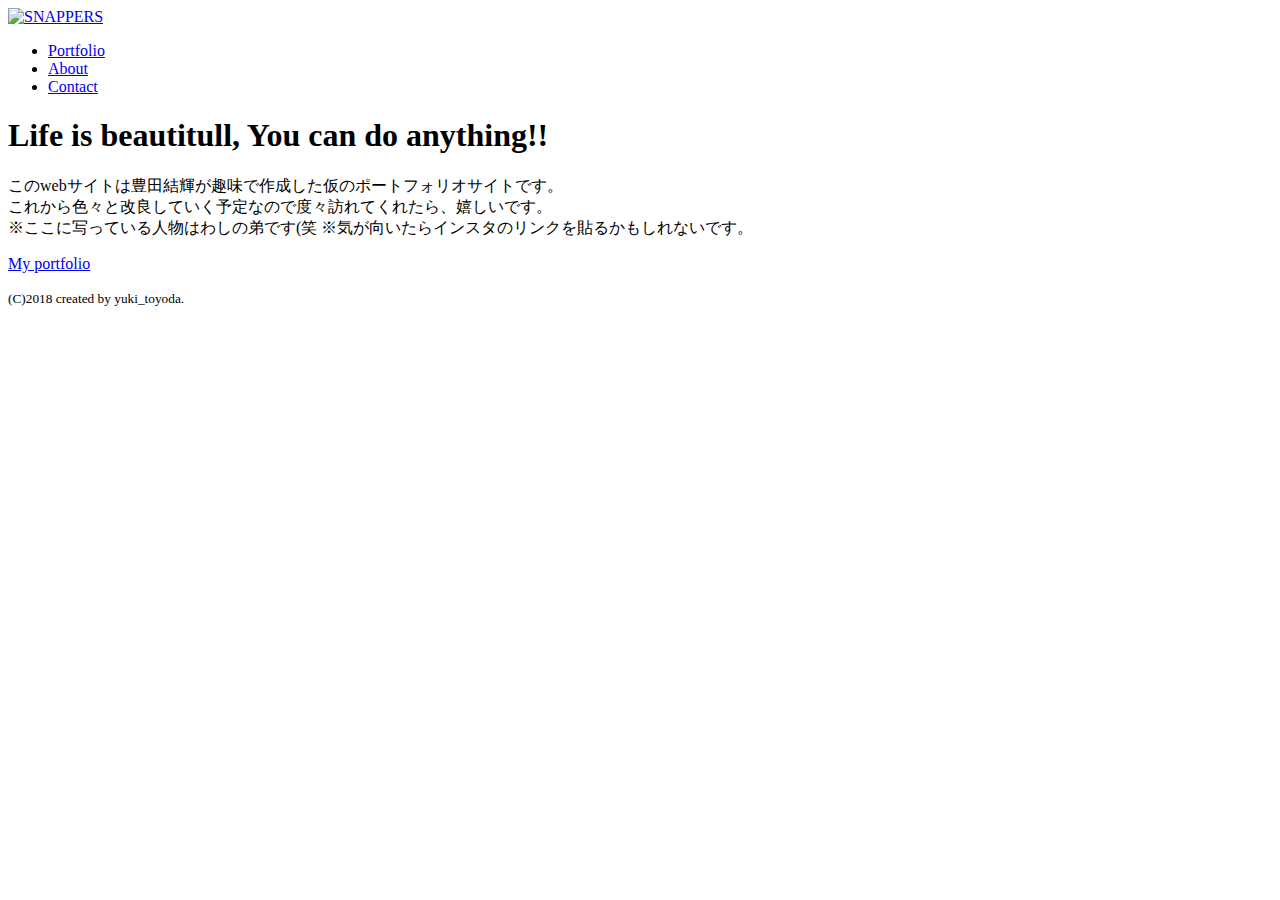
==== index.html @ a3144483 "Create index.html" ====
<!DOCTYPE html>
<html>
  <head>
    <meta charset="utf-8">
    <title>toyo design lab Official Website</title>
  </head>
  <link rel="stylesheet" href="css/style.css">
  <link href="https://fonts.googleapis.com/css?family=Bitter:400,700" rel="stylesheet">
  <body id="index">

    <!-- headerの始まり -->
    <header>
      <div class="logo">
      <a href="index.html"><img src="images/logo-b.png" alt="SNAPPERS"></a>
      </div>

      <nav>
        <ul class="global-nav">
          <li><a href="portfolio.html">Portfolio</a></li>
          <li><a href="about.html">About</a></li>
          <li><a href="contact.html">Contact</a></li>
        </ul>
      </nav>
    </header>

    <!-- wrapの始まり-->
    <div id="wrap">
      <div class="content">
        <h1>Life is beautitull, You can do anything!!</h1>
        <p>このwebサイトは豊田結輝が趣味で作成した仮のポートフォリオサイトです。
          <br>これから色々と改良していく予定なので度々訪れてくれたら、嬉しいです。<br>
        ※ここに写っている人物はわしの弟です(笑
        ※気が向いたらインスタのリンクを貼るかもしれないです。</p>
          <p class="btn"><a href="portfolio.html">My portfolio</a></p>
      </div>
    </div>

    <!-- footerの始まり -->
    <footer>
      <small>(C)2018 created by yuki_toyoda.</small>
    </footer>
  </body>
</html>
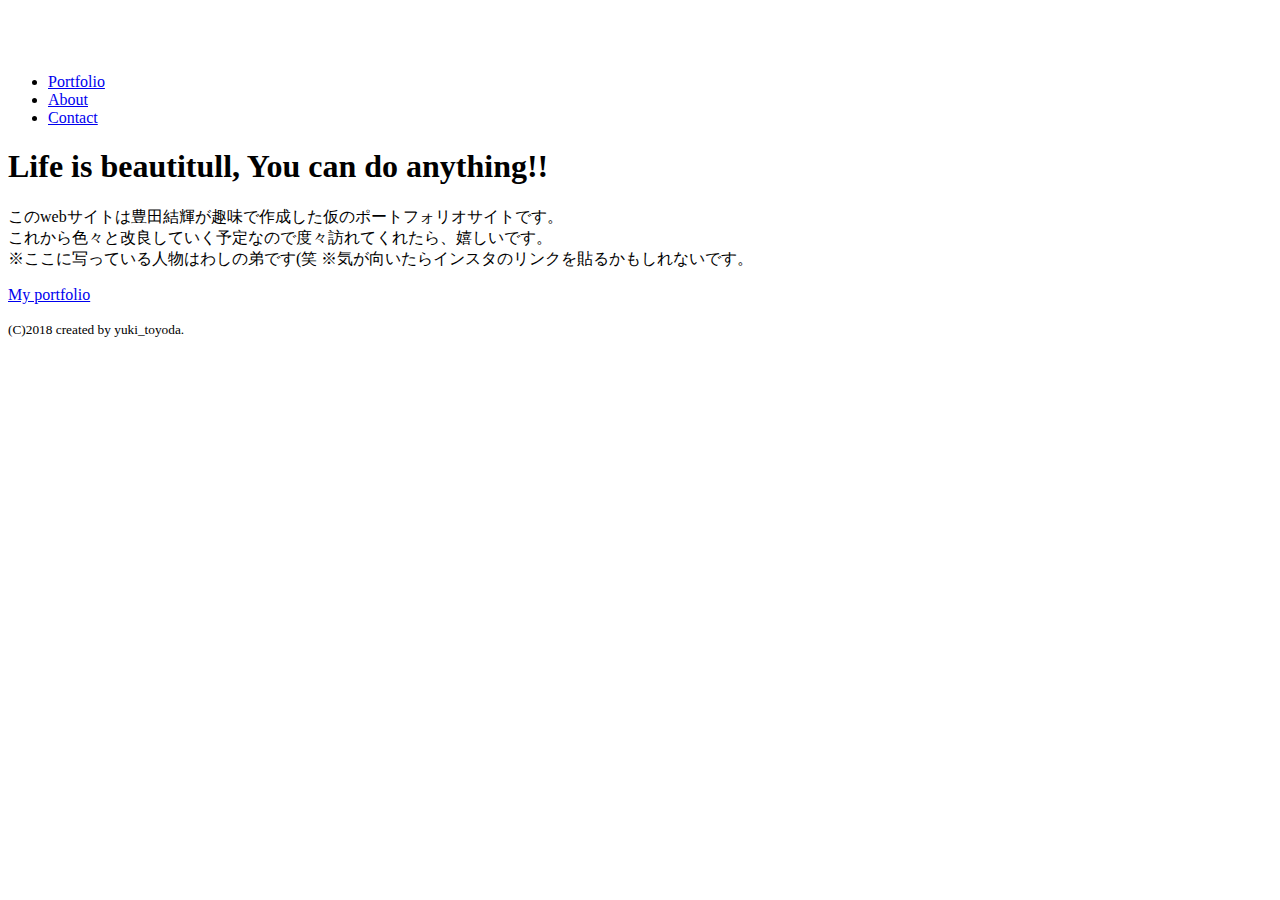
==== commit f4d7fcb3: "Update index.html" ====
--- a/index.html
+++ b/index.html
@@ -4,14 +4,14 @@
     <meta charset="utf-8">
     <title>toyo design lab Official Website</title>
   </head>
-  <link rel="stylesheet" href="css/style.css">
+  <link rel="stylesheet" href="style.css">
   <link href="https://fonts.googleapis.com/css?family=Bitter:400,700" rel="stylesheet">
   <body id="index">
 
     <!-- headerの始まり -->
     <header>
       <div class="logo">
-      <a href="index.html"><img src="images/logo-b.png" alt="SNAPPERS"></a>
+      <a href="index.html"><img src="logo-b.png" alt="SNAPPERS"></a>
       </div>
 
       <nav>
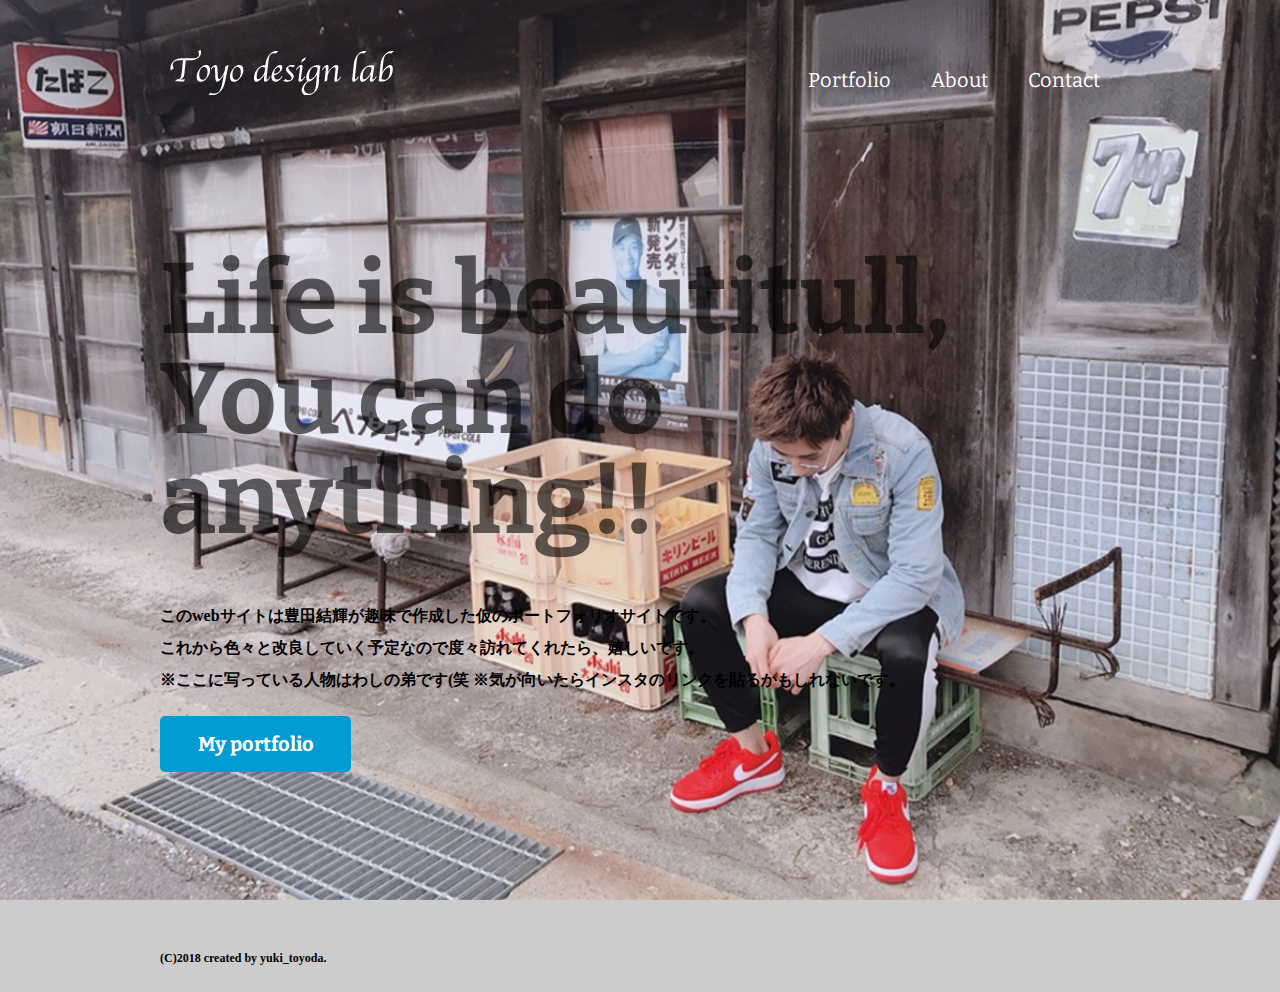
==== commit 5a41894a: "Add files via upload" ====
--- a/index.html
+++ b/index.html
@@ -4,14 +4,14 @@
     <meta charset="utf-8">
     <title>toyo design lab Official Website</title>
   </head>
-  <link rel="stylesheet" href="style.css">
+  <link rel="stylesheet" href="css/style.css">
   <link href="https://fonts.googleapis.com/css?family=Bitter:400,700" rel="stylesheet">
   <body id="index">
 
     <!-- headerの始まり -->
     <header>
       <div class="logo">
-      <a href="index.html"><img src="logo-b.png" alt="SNAPPERS"></a>
+      <a href="index.html"><img src="images/logo-b.png" alt="SNAPPERS"></a>
       </div>
 
       <nav>
--- a/css/style.css
+++ b/css/style.css
@@ -0,0 +1,412 @@
+@charset "utf-8";
+
+body {
+  margin: 0;
+  padding:0;
+  background-color:#cccccc;
+  color:#333333;
+  font-size: 15px;
+  line-height: 2;
+}
+
+p,h1,h2,h3,h4,h5,h6 {
+  margin-top: 0;
+}
+
+img {
+  vertical-align: bottom;
+}
+
+ul {
+  margin: 0;
+  padding: 0;
+}
+
+a {
+  color: #ffffff;
+  text-decoration: none;
+}
+
+header {
+  width: 960px;
+  height: 100px;
+  margin: 0 auto;
+}
+
+.logo {
+  float: left;
+  margin-top: 50px;
+}
+
+.global-nav {
+  float:right;
+  margin-top: 60px;
+}
+
+.global-nav li {
+  float: left;
+  margin:0 20px;
+  font-size:20px;
+  list-style: none;
+  font-family: 'Bitter', serif;
+}
+
+.global-nav li a {
+  position: relative;
+  display: inline-block;
+  text-decoration: none;
+}
+.global-nav li a::after {
+  position: absolute;
+  bottom: -4px;
+  left: 0;
+  content: '';
+  width: 100%;
+  height: 2px;
+  background: #ffffff;
+  transform: scale(0, 1);
+  transform-origin: center top;
+  transition: transform .3s;
+}
+.global-nav li a:hover::after {
+  transform: scale(1, 1);
+}
+
+#wrap {
+  clear: both;
+  background-color: #ffffff;
+  margin-top: 220px;
+  padding: 35px 0;
+}
+
+.content {
+  width: 960px;
+  margin: 0 auto;
+}
+
+footer {
+  text-align: center;
+  color: black;
+  font-weight: bold;
+  padding: 20px 0;
+  background-color: #767671;
+}
+
+footer small {
+  font-size: 12px;
+}
+
+#index h1 {
+  font-size: 100px;
+  line-height: 1;
+  color: black;
+  opacity: 0.6;
+  font-family: 'Bitter', serif;
+  margin-bottom: 50px;
+  border: none;
+}
+
+#index .content {
+  margin-top: 150px;
+}
+
+#index p {
+  font-size: 16px;
+  color: black;
+  font-weight: bold;
+}
+
+.btn a {
+  background-color: #009cd3;
+  color: #ffffff;
+  font-size: 20px;
+  font-family: 'Bitter', serif;
+  width: 185px;
+  display: block;
+  text-align:center;
+  line-height: 50px;
+  margin-top: 20px;
+  border-radius: 5px;
+  border: 3px solid #009cd3;
+}
+
+.btn a:hover {
+  text-decoration: none;
+  background-color: #ffffff;
+  color: #009cd3;
+}
+
+#index footer {
+  width: 960px;
+  margin: 150px auto 0 auto;
+  text-align: left;
+  background-color: transparent;
+}
+
+#index {
+  background-image: url(../images/bg-index1.jpg);
+  background-repeat: no-repeat;
+  background-position: center center;
+  background-attachment: fixed;
+  background-size: cover;
+}
+
+#about {
+  background-image: url(../images/bg-about.jpg);
+  background-repeat: no-repeat;
+  background-position: center top;
+  background-attachment: fixed;
+  background-size: 100% auto;
+}
+
+#photograph {
+  background-image: url(../images/bg-photograph.jpg);
+  background-repeat: no-repeat;
+  background-position: center top;
+  background-attachment: fixed;
+  background-size: 100% auto;
+}
+
+#portfolio {
+  background-image: url(../images/bg-portfolio.jpg);
+  background-repeat: no-repeat;
+  background-position: center top;
+  background-attachment: fixed;
+  background-size: 100% auto;
+}
+
+#video {
+  background-image: url(../images/bg-video.jpg);
+  background-repeat: no-repeat;
+  background-position: center top;
+  background-attachment: fixed;
+  background-size: 100% auto;
+}
+
+#contact {
+  background-image: url(../images/bg-contact.jpg);
+  background-repeat: no-repeat;
+  background-position: center top;
+  background-attachment: fixed;
+  background-size: 100% auto;
+}
+
+.main-center {
+  width: 940px;
+  margin: 0 auto;
+}
+
+h1 {
+  font-family: 'Bitter' , serif;
+  font-size: 36px;
+  border-bottom: 1px solid #cccccc;
+}
+
+h2 {
+  font-family: 'Bitter' , serif;
+  font-size: 24px;
+}
+
+.icon:before {
+  content: "";
+  padding-right: 10px;
+  border-left: 7px solid #9cd4a4;
+}
+
+#about .profile-txt {
+  width: 540px;
+  float:left;
+}
+
+#about .profile-txt span {
+  font-weight: bold;
+}
+
+#about .profile-image {
+  float:right;
+}
+
+.clearfix:after {
+  content: "";
+  display: block;
+  clear:both;
+}
+
+section {
+  margin-bottom: 35px;
+}
+
+#about .career th {
+  width: 240px;
+  background-color: #f0f0f0;
+  padding: 12px 0;
+  border: 1px solid #cccccc;
+}
+
+#about .career td {
+  width: 660px;
+  padding: 12px 0 12px 40px;
+  border: 1px solid #cccccc;
+}
+
+table {
+  border-spacing: 0;
+  border-collapse: collapse;
+}
+
+#index #wrap {
+  background-color: transparent;
+  margin-top: 0;
+  padding: 0;
+}
+
+.main {
+  width: 700px;
+  margin: 0 10px;
+  float: left;
+}
+
+.sidebar {
+  width: 200px;
+  margin: 0 10px 0 30px;
+  float: right;
+  font-family: 'Bitter', serif;
+}
+
+a img:hover {
+  opacity: 0.8;
+}
+
+.sidebar h2 {
+  margin-bottom: 10px;
+}
+
+.sidebar ul {
+  font-size: 16px;
+  margin-left: 20px;
+}
+
+.sidebar ul a {
+  color: #333333;
+}
+
+#photograph .photograph-list li {
+  float: left;
+  list-style: none;
+  margin: 0 20px 15px 0;
+}
+
+#photograph .photograph-list li:nth-child(3n){
+  margin-right: 0;
+}
+
+#contact .access table {
+  float: left;
+}
+
+#contact .access th,
+#contact .access td {
+  text-align: left;
+  vertical-align: top;
+  line-height: 2.5;
+}
+
+#contact .access td {
+  padding-right: 30px;
+}
+
+#contact .access iframe {
+  width: 460px;
+  float: right;
+}
+
+#contact .form {
+  background-color: #eaeaea;
+  padding: 30px 50px;
+}
+
+#contact .form dl dt {
+  width: 165px;
+  padding: 10px 0;
+  float: left;
+  clear: both;
+}
+
+#contact .form dl dd {
+  padding: 10px 0;
+}
+
+#contact .form .name {
+  width: 240px;
+  height: 30px;
+}
+
+#contact .form .email {
+  width: 300px;
+  height: 30px;
+}
+
+#contact .form .tel {
+  width: 240px;
+  height: 30px;
+}
+
+#contact .form .type {
+  width: 180px;
+  height: 30px;
+}
+
+#contact .form .message {
+  width: 660px;
+  height: 150px;
+}
+
+#contact .form button {
+  background-color: #009cd3;
+  color: #ffffff;
+  font-size: 20px;
+  width: 120px;
+  display: block;
+  text-align:center;
+  line-height: 50px;
+  border-radius: 5px;
+  border: 3px solid #009cd3;
+  margin-left: 165px;
+}
+
+#contact .form button:hover {
+  background-color: #ffffff;
+  color: #009cd3;
+  cursor: pointer;
+}
+
+#contact .form .required:after {
+  content: " * ";
+  color: red;
+}
+
+#contact .form .attention {
+  margin: 20px 0 0 165px;
+}
+/* ここ以下はお試しでやったので消したもいいよ */
+#portfolio #wrap a, #video #wrap a, #photograph #wrap a {
+  position: relative;
+  display: inline-block;
+  text-decoration: none;
+}
+#portfolio #wrap a::after, #video #wrap a::after,#photograph #wrap a::after {
+  position: absolute;
+  bottom: -4px;
+  left: 0;
+  content: '';
+  width: 100%;
+  height: 2px;
+  background: #333333;
+  transform: scale(0, 1);
+  transform-origin: center top;
+  transition: transform .3s;
+}
+#portfolio #wrap a:hover::after, #video #wrap a:hover::after,#photograph #wrap a:hover::after {
+  transform: scale(1, 1);
+}
+/* ここより上はお試しでやったので消したもいいよ */
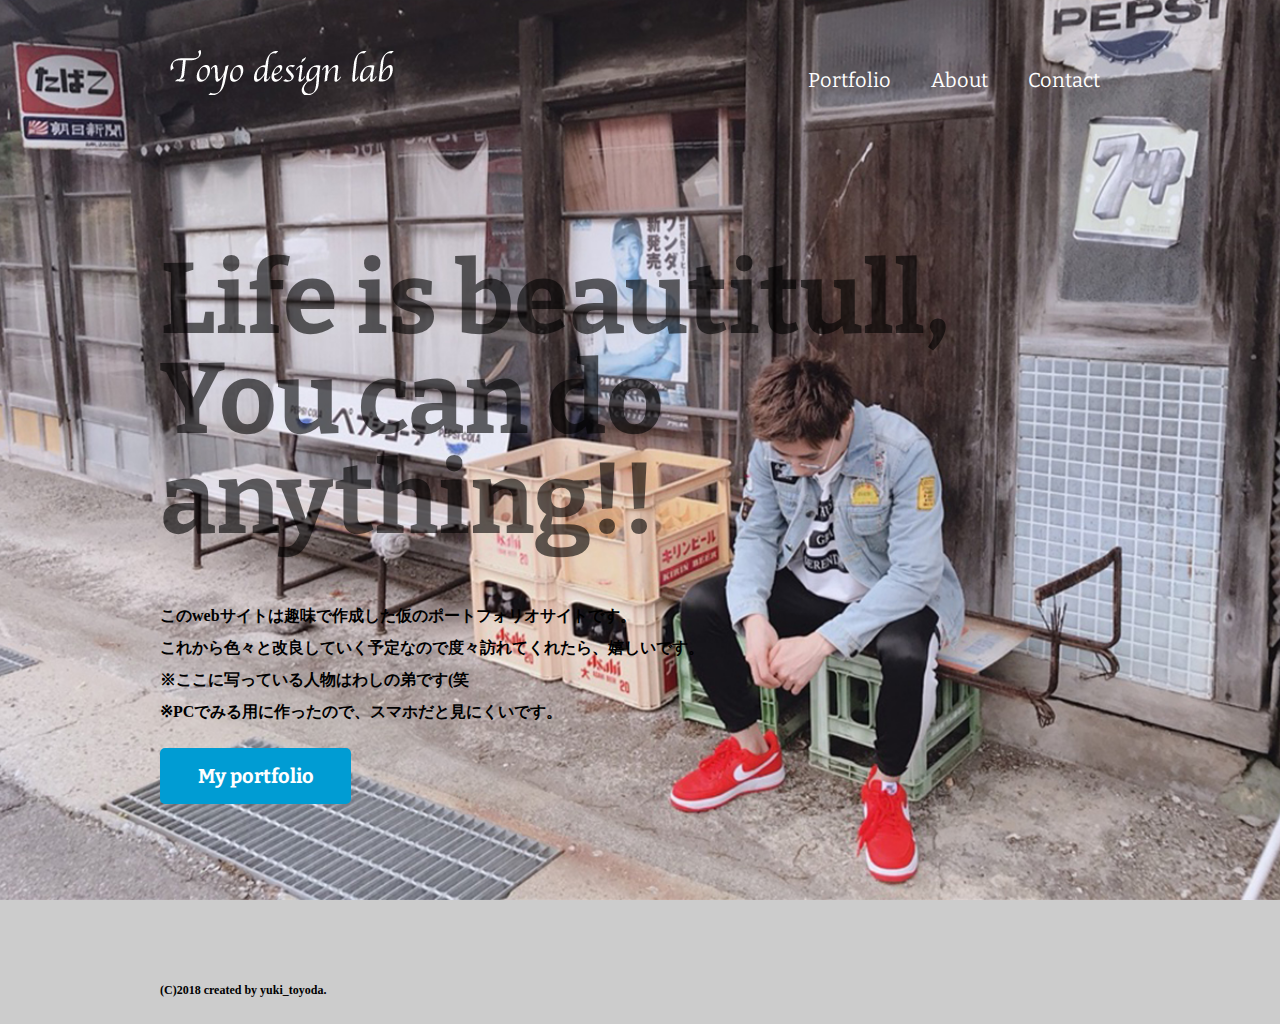
==== commit 3a499a3b: "Update index.html" ====
--- a/index.html
+++ b/index.html
@@ -27,10 +27,10 @@
     <div id="wrap">
       <div class="content">
         <h1>Life is beautitull, You can do anything!!</h1>
-        <p>このwebサイトは豊田結輝が趣味で作成した仮のポートフォリオサイトです。
+        <p>このwebサイトは趣味で作成した仮のポートフォリオサイトです。
           <br>これから色々と改良していく予定なので度々訪れてくれたら、嬉しいです。<br>
-        ※ここに写っている人物はわしの弟です(笑
-        ※気が向いたらインスタのリンクを貼るかもしれないです。</p>
+        ※ここに写っている人物はわしの弟です(笑<br>
+        ※PCでみる用に作ったので、スマホだと見にくいです。</p>
           <p class="btn"><a href="portfolio.html">My portfolio</a></p>
       </div>
     </div>
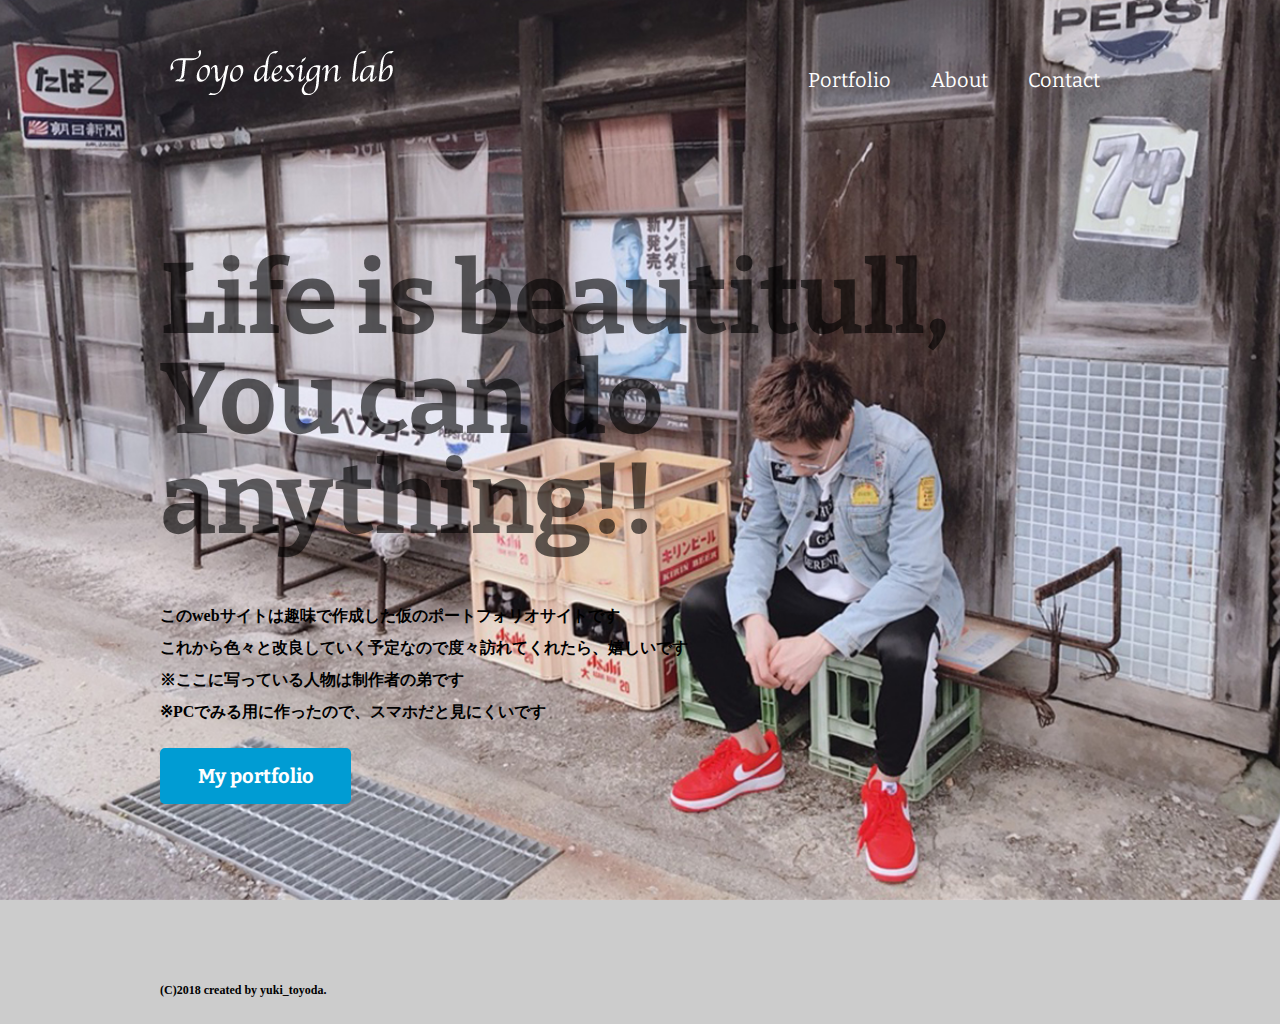
==== commit b78e27d7: "Update index.html" ====
--- a/index.html
+++ b/index.html
@@ -27,10 +27,10 @@
     <div id="wrap">
       <div class="content">
         <h1>Life is beautitull, You can do anything!!</h1>
-        <p>このwebサイトは趣味で作成した仮のポートフォリオサイトです。
-          <br>これから色々と改良していく予定なので度々訪れてくれたら、嬉しいです。<br>
-        ※ここに写っている人物はわしの弟です(笑<br>
-        ※PCでみる用に作ったので、スマホだと見にくいです。</p>
+        <p>このwebサイトは趣味で作成した仮のポートフォリオサイトです
+          <br>これから色々と改良していく予定なので度々訪れてくれたら、嬉しいです<br>
+        ※ここに写っている人物は制作者の弟です<br>
+        ※PCでみる用に作ったので、スマホだと見にくいです</p>
           <p class="btn"><a href="portfolio.html">My portfolio</a></p>
       </div>
     </div>
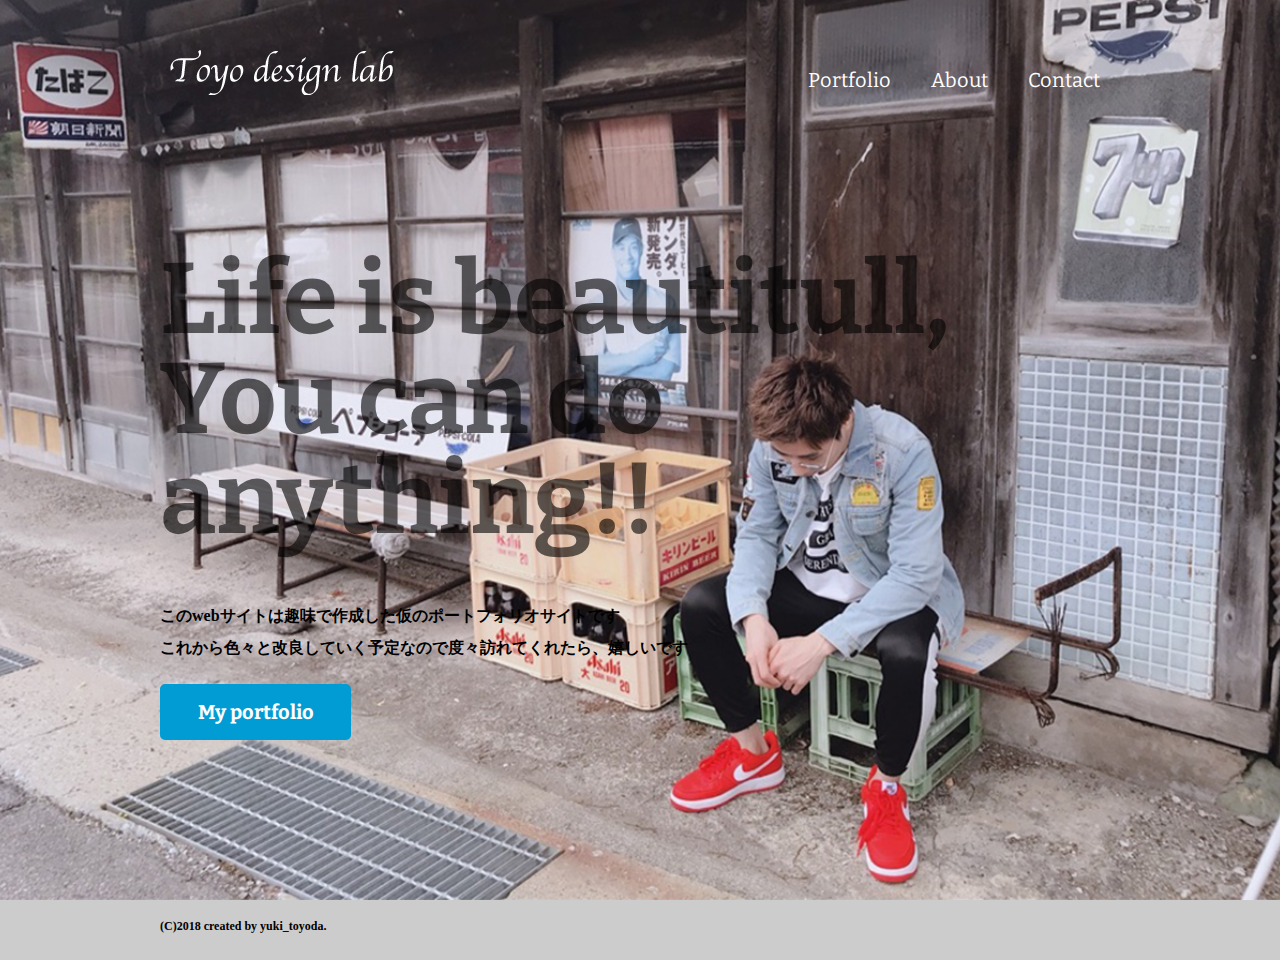
==== commit 21051d2f: "Update index.html" ====
--- a/index.html
+++ b/index.html
@@ -2,6 +2,7 @@
 <html>
   <head>
     <meta charset="utf-8">
+    <meta name="viewport" content="width=device-width, initial-scale=1">
     <title>toyo design lab Official Website</title>
   </head>
   <link rel="stylesheet" href="css/style.css">
@@ -28,9 +29,8 @@
       <div class="content">
         <h1>Life is beautitull, You can do anything!!</h1>
         <p>このwebサイトは趣味で作成した仮のポートフォリオサイトです
-          <br>これから色々と改良していく予定なので度々訪れてくれたら、嬉しいです<br>
-        ※ここに写っている人物は制作者の弟です<br>
-        ※PCでみる用に作ったので、スマホだと見にくいです</p>
+          <br>これから色々と改良していく予定なので度々訪れてくれたら、嬉しいです
+        </p>
           <p class="btn"><a href="portfolio.html">My portfolio</a></p>
       </div>
     </div>
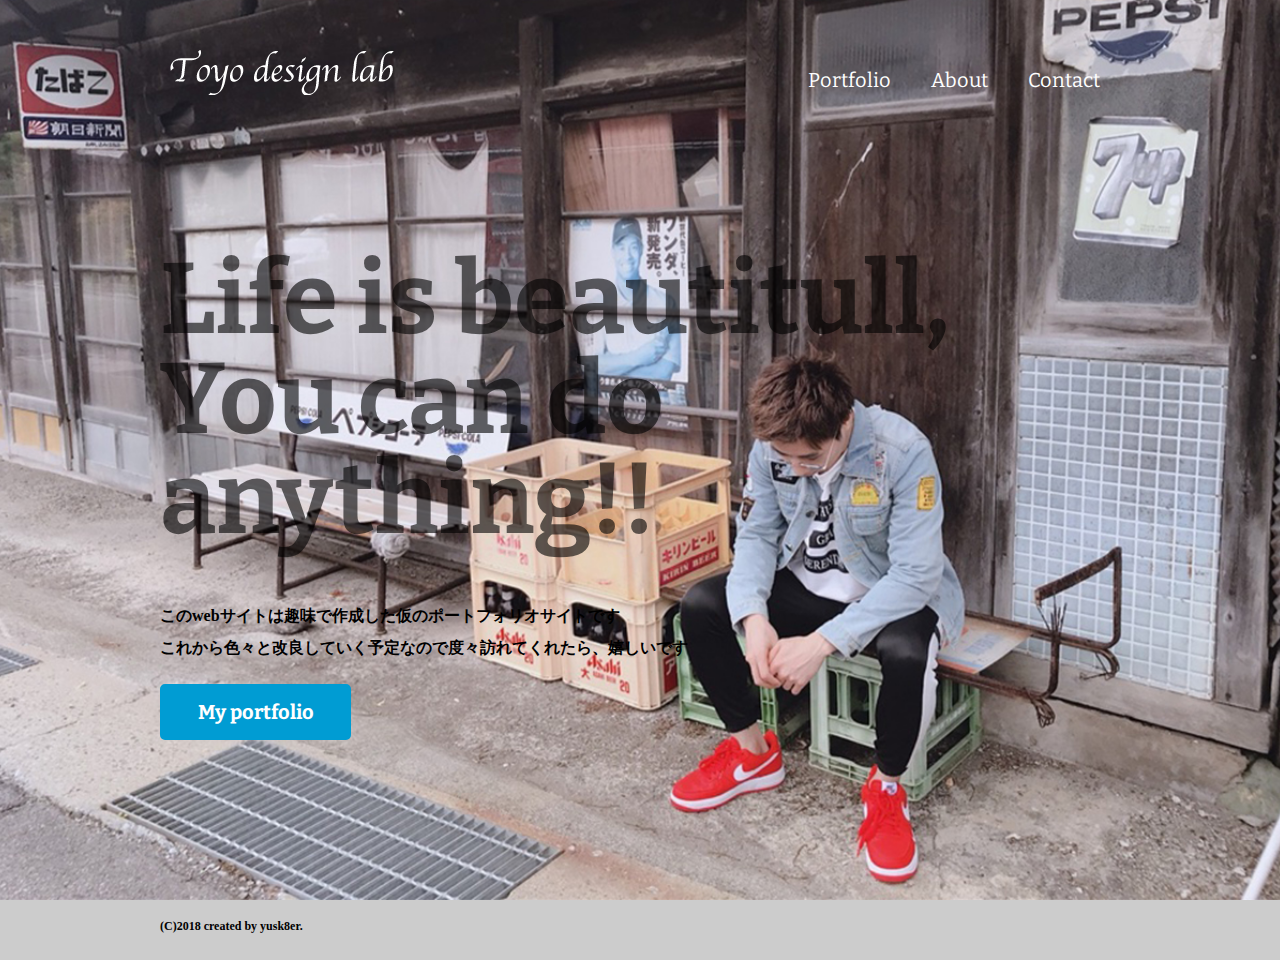
==== commit 08bd8b27: "Update index.html" ====
--- a/index.html
+++ b/index.html
@@ -37,7 +37,7 @@
 
     <!-- footerの始まり -->
     <footer>
-      <small>(C)2018 created by yuki_toyoda.</small>
+      <small>(C)2018 created by yusk8er.</small>
     </footer>
   </body>
 </html>
--- a/css/style.css
+++ b/css/style.css
@@ -410,3 +410,112 @@
   transform: scale(1, 1);
 }
 /* ここより上はお試しでやったので消したもいいよ */
+
+@media screen and (max-width:600px) {
+  body{
+    font-size: 3.5vw;
+  }
+
+  h1{
+    font-size: 7.2vw;
+  }
+
+  h2{
+    font-size: 6vw;
+  }
+
+  header {
+    width: auto;
+    margin: 0.5%;
+    height:58px
+  }
+
+  .logo {
+    float: none;
+    margin-top: 60px;
+    text-align: center;
+  }
+
+  .global-nav {
+    float: none;
+    margin-top: 25px;
+    text-align: center;
+  }
+
+  .global-nav li {
+    display: inline;
+    float: none;
+    margin: 0 8px;
+  }
+
+  #wrap {
+    margin-top: 40px;
+    padding: 35px 0 0;
+  }
+
+  .content {
+    width: 100%;
+  }
+
+  .main {
+    float: none;
+    width: auto;
+    margin: 0 5%;
+  }
+
+  h2 img {
+    max-width: 100%;
+  }
+
+  .sidebar {
+    width: auto;
+    float: none;
+    margin: 0;
+    padding: 30px 10% 10px;
+    background-color: #f7f6f4;
+  }
+
+  nav a {
+    color: #ffffcc;
+  }
+
+  #index {
+    background-image: none;
+     background:linear-gradient(#1E00FF, #05FBFF);
+  }
+
+  #index h1 {
+    font-size: 50px;
+    margin-bottom: 250px;
+  }
+
+  .profile-txt {
+      max-width: 100%;
+  }
+
+  .main-center {
+    max-width: 100%;
+  }
+
+  #contact .form .email {
+    width: 240px;
+  }
+
+  #contact .form .message {
+    width: 240px;
+  }
+  
+  #index {
+    background-image: url(../images/background.jpg);
+    background-repeat: no-repeat;
+    background-position: center center;
+    background-attachment: fixed;
+    background-size: cover;
+  }
+  
+  iframe {
+    height:auto;
+    width: auto;
+  }
+}
+
